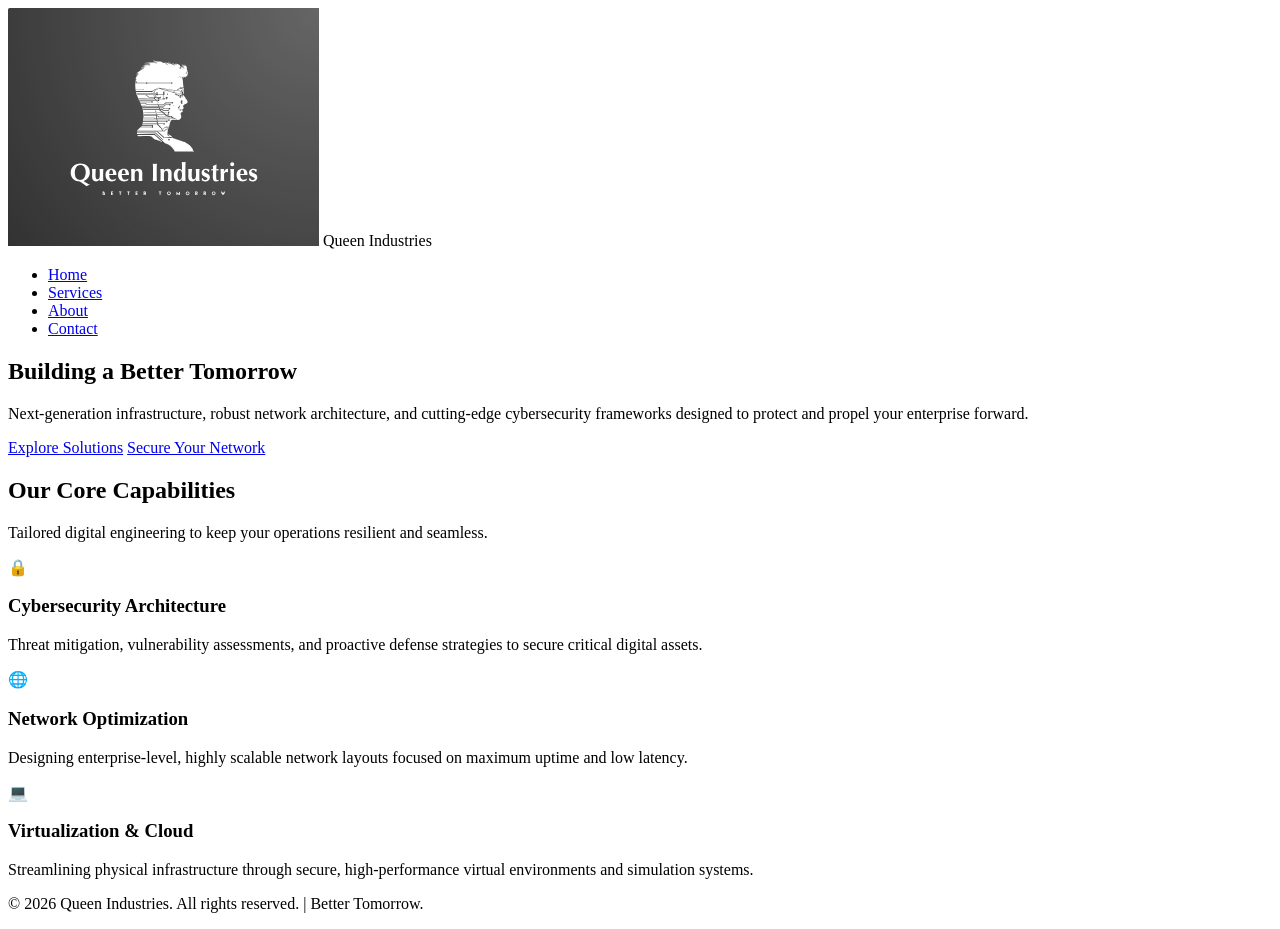
==== index.html @ bc28cb2c "Rename QEindex.html to index.html" ====
<!DOCTYPE html>
<html lang="en">
<head>
    <meta charset="UTF-8">
    <meta name="viewport" content="width=device-width, initial-scale=1.0">
    <title>Queen Industries | Better Tomorrow</title>
    <link rel="stylesheet" href="style.css">
    <!-- Google Fonts for modern tech typography -->
    <link href="https://fonts.googleapis.com/css2?family=Inter:wght@300;400;600;800&display=swap" rel="stylesheet">
</head>
<body>

    <!-- Header / Navigation -->
    <header>
        <div class="nav-container">
            <div class="logo-area">
                <!-- Replace 'logo.png' with your actual logo file path -->
                <img src="Screenshot 2026-06-26 194944.png" alt="Queen Industries Logo" class="nav-logo">
                <span class="brand-name">Queen Industries</span>
            </div>
            <nav>
                <ul>
                    <li><a href="#home" class="active">Home</a></li>
                    <li><a href="#services">Services</a></li>
                    <li><a href="#about">About</a></li>
                    <li><a href="#contact">Contact</a></li>
                </ul>
            </nav>
        </div>
    </header>

    <!-- Hero Section -->
    <section id="home" class="hero-section">
        <div class="hero-content">
            <h1 class="hero-title">Building a <span>Better Tomorrow</span></h1>
            <p class="hero-subtitle">Next-generation infrastructure, robust network architecture, and cutting-edge cybersecurity frameworks designed to protect and propel your enterprise forward.</p>
            <div class="hero-cta">
                <a href="#services" class="btn btn-primary">Explore Solutions</a>
                <a href="#contact" class="btn btn-secondary">Secure Your Network</a>
            </div>
        </div>
    </section>

    <!-- Services / Core Pillars Section -->
    <section id="services" class="services-section">
        <div class="section-header">
            <h2>Our Core Capabilities</h2>
            <p>Tailored digital engineering to keep your operations resilient and seamless.</p>
        </div>
        <div class="services-grid">
            <div class="service-card">
                <div class="icon">🔒</div>
                <h3>Cybersecurity Architecture</h3>
                <p>Threat mitigation, vulnerability assessments, and proactive defense strategies to secure critical digital assets.</p>
            </div>
            <div class="service-card">
                <div class="icon">🌐</div>
                <h3>Network Optimization</h3>
                <p>Designing enterprise-level, highly scalable network layouts focused on maximum uptime and low latency.</p>
            </div>
            <div class="service-card">
                <div class="icon">💻</div>
                <h3>Virtualization & Cloud</h3>
                <p>Streamlining physical infrastructure through secure, high-performance virtual environments and simulation systems.</p>
            </div>
        </div>
    </section>

    <!-- Footer -->
    <footer>
        <div class="footer-content">
            <p>&copy; 2026 Queen Industries. All rights reserved. | Better Tomorrow.</p>
        </div>
    </footer>

</body>
</html>
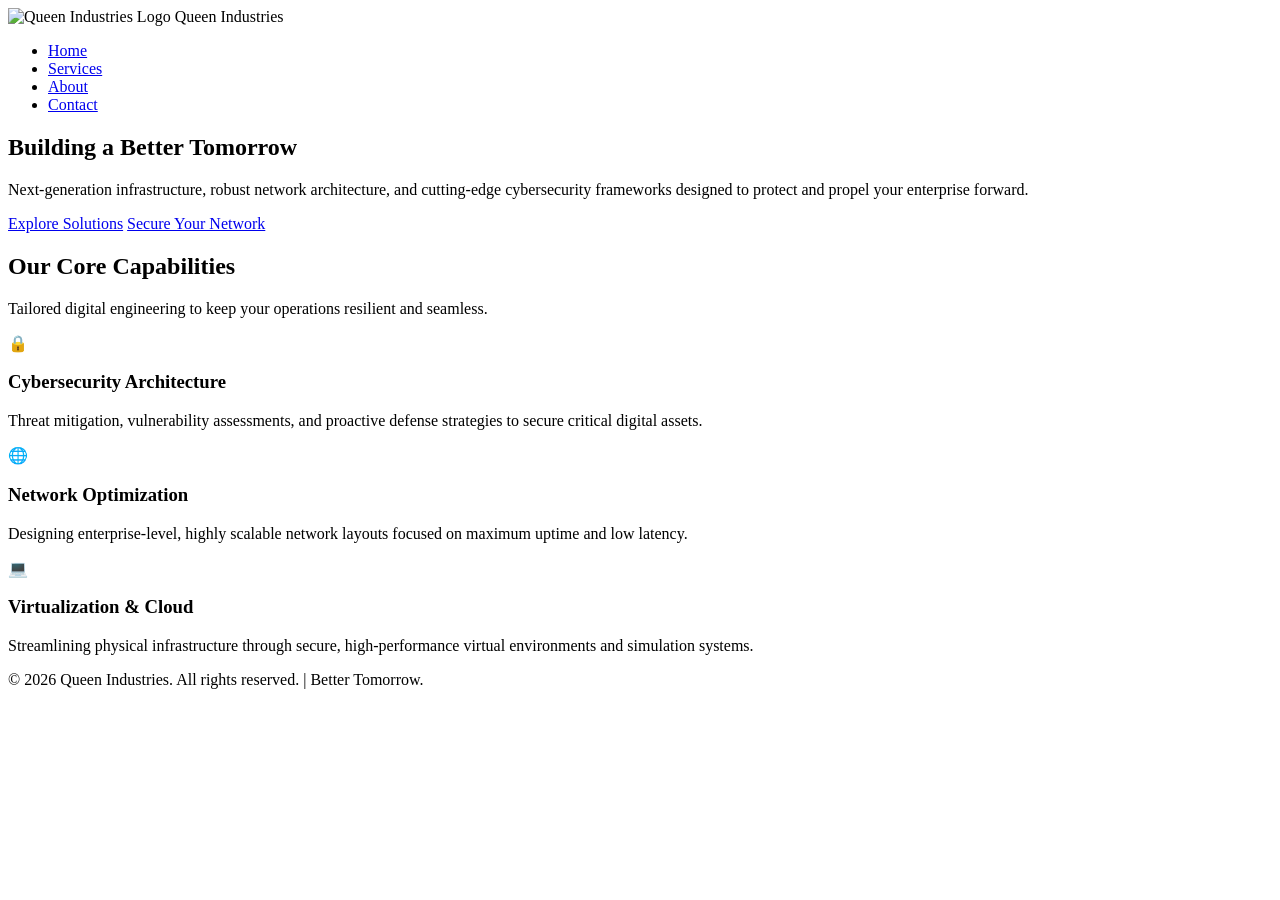
==== commit 0d100ff1: "Update index.html" ====
--- a/index.html
+++ b/index.html
@@ -15,7 +15,7 @@
         <div class="nav-container">
             <div class="logo-area">
                 <!-- Replace 'logo.png' with your actual logo file path -->
-                <img src="Screenshot 2026-06-26 194944.png" alt="Queen Industries Logo" class="nav-logo">
+                <img src="Screenshot%2026-06-26%194944.png" alt="Queen Industries Logo" class="nav-logo">
                 <span class="brand-name">Queen Industries</span>
             </div>
             <nav>
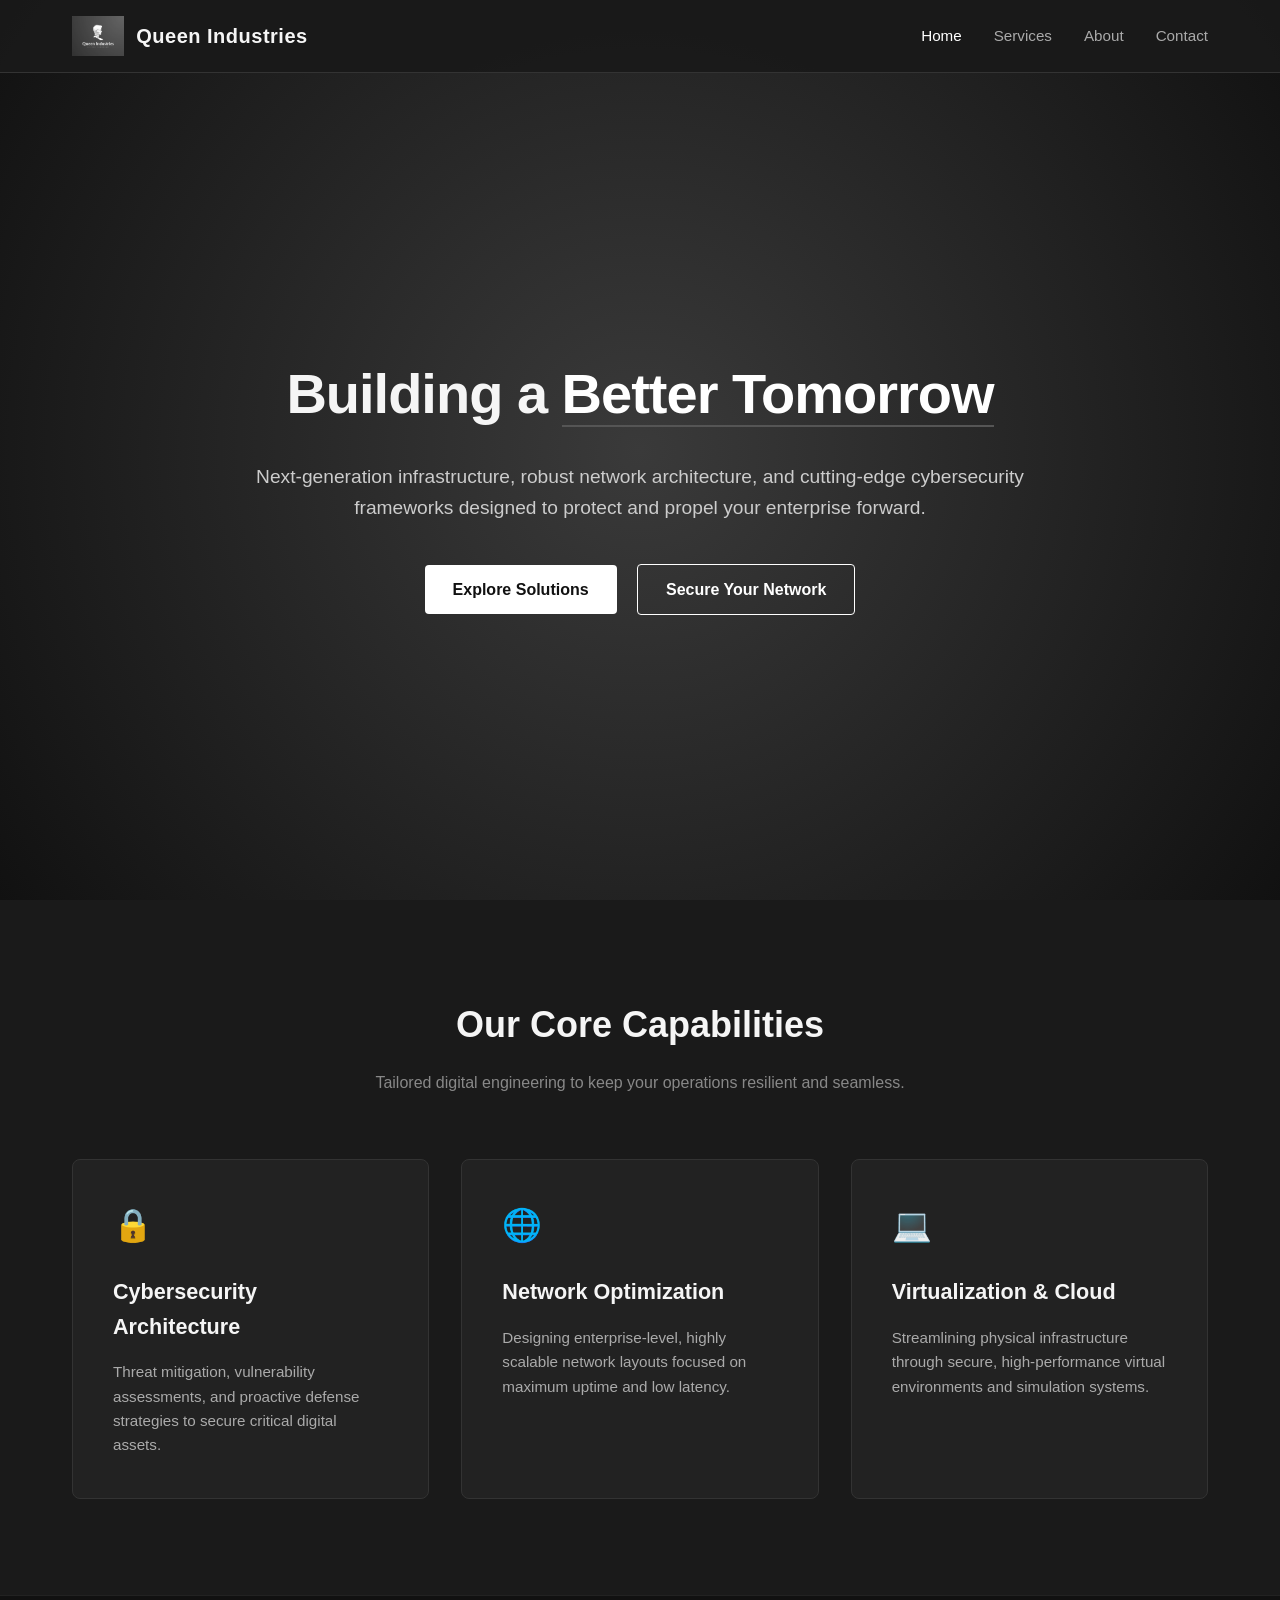
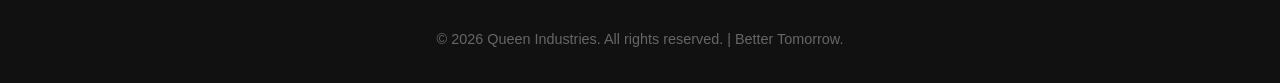
==== commit cc4af98e: "Update index.html" ====
--- a/index.html
+++ b/index.html
@@ -4,18 +4,233 @@
     <meta charset="UTF-8">
     <meta name="viewport" content="width=device-width, initial-scale=1.0">
     <title>Queen Industries | Better Tomorrow</title>
-    <link rel="stylesheet" href="style.css">
-    <!-- Google Fonts for modern tech typography -->
+    
     <link href="https://fonts.googleapis.com/css2?family=Inter:wght@300;400;600;800&display=swap" rel="stylesheet">
+
+    <style>
+        /* Reset and Base Styles */
+        * {
+            margin: 0;
+            padding: 0;
+            box-sizing: border-box;
+        }
+
+        body {
+            font-family: 'Inter', sans-serif;
+            background-color: #1a1a1a;
+            color: #f5f5f5;
+            line-height: 1.6;
+            scroll-behavior: smooth;
+        }
+
+        /* Header & Navigation */
+        header {
+            background-color: rgba(26, 26, 26, 0.95);
+            border-bottom: 1px solid #333;
+            position: fixed;
+            width: 100%;
+            top: 0;
+            z-index: 1000;
+        }
+
+        .nav-container {
+            max-width: 1200px;
+            margin: 0 auto;
+            display: flex;
+            justify-content: space-between;
+            align-items: center;
+            padding: 1rem 2rem;
+        }
+
+        .logo-area {
+            display: flex;
+            align-items: center;
+            gap: 0.75rem;
+        }
+
+        .nav-logo {
+            height: 40px; 
+            width: auto;
+        }
+
+        .brand-name {
+            font-size: 1.25rem;
+            font-weight: 600;
+            letter-spacing: 0.5px;
+        }
+
+        nav ul {
+            display: flex;
+            list-style: none;
+            gap: 2rem;
+        }
+
+        nav a {
+            color: #aaa;
+            text-decoration: none;
+            font-size: 0.95rem;
+            transition: color 0.3s ease;
+        }
+
+        nav a:hover, nav a.active {
+            color: #fff;
+        }
+
+        /* Hero Section */
+        .hero-section {
+            min-height: 100vh;
+            display: flex;
+            align-items: center;
+            justify-content: center;
+            text-align: center;
+            background: radial-gradient(circle, #3a3a3a 0%, #111111 100%);
+            padding: 6rem 2rem 2rem 2rem;
+        }
+
+        .hero-content {
+            max-width: 800px;
+        }
+
+        .hero-title {
+            font-size: 3.5rem;
+            font-weight: 800;
+            margin-bottom: 1.5rem;
+            letter-spacing: -1px;
+        }
+
+        .hero-title span {
+            color: #ffffff;
+            border-bottom: 2px solid #555;
+        }
+
+        .hero-subtitle {
+            font-size: 1.2rem;
+            color: #ccc;
+            margin-bottom: 2.5rem;
+            font-weight: 300;
+        }
+
+        /* Buttons */
+        .btn {
+            display: inline-block;
+            padding: 0.75rem 1.75rem;
+            border-radius: 4px;
+            text-decoration: none;
+            font-weight: 600;
+            transition: all 0.3s ease;
+            margin: 0 0.5rem;
+        }
+
+        .btn-primary {
+            background-color: #ffffff;
+            color: #111111;
+        }
+
+        .btn-primary:hover {
+            background-color: #cccccc;
+        }
+
+        .btn-secondary {
+            background-color: transparent;
+            color: #ffffff;
+            border: 1px solid #ffffff;
+        }
+
+        .btn-secondary:hover {
+            background-color: rgba(255, 255, 255, 0.1);
+        }
+
+        /* Services Section */
+        .services-section {
+            max-width: 1200px;
+            margin: 0 auto;
+            padding: 6rem 2rem;
+        }
+
+        .section-header {
+            text-align: center;
+            margin-bottom: 4rem;
+        }
+
+        .section-header h2 {
+            font-size: 2.25rem;
+            font-weight: 700;
+            margin-bottom: 1rem;
+        }
+
+        .section-header p {
+            color: #888;
+        }
+
+        .services-grid {
+            display: grid;
+            grid-template-columns: repeat(auto-fit, minmax(300px, 1fr));
+            gap: 2rem;
+        }
+
+        .service-card {
+            background-color: #222;
+            padding: 2.5rem;
+            border-radius: 8px;
+            border: 1px solid #333;
+            transition: transform 0.3s ease, border-color 0.3s ease;
+        }
+
+        .service-card:hover {
+            transform: translateY(-5px);
+            border-color: #555;
+        }
+
+        .service-card .icon {
+            font-size: 2rem;
+            margin-bottom: 1.5rem;
+        }
+
+        .service-card h3 {
+            font-size: 1.35rem;
+            margin-bottom: 1rem;
+            font-weight: 600;
+        }
+
+        .service-card p {
+            color: #aaa;
+            font-size: 0.95rem;
+        }
+
+        /* Footer */
+        footer {
+            background-color: #111;
+            border-top: 1px solid #222;
+            padding: 2rem;
+            text-align: center;
+        }
+
+        footer p {
+            color: #666;
+            font-size: 0.9rem;
+        }
+
+        /* Responsive adjustments */
+        @media (max-width: 768px) {
+            .hero-title {
+                font-size: 2.5rem;
+            }
+            .nav-container {
+                flex-direction: column;
+                gap: 1rem;
+            }
+            nav ul {
+                gap: 1.25rem;
+            }
+        }
+    </style>
 </head>
 <body>
 
-    <!-- Header / Navigation -->
     <header>
         <div class="nav-container">
             <div class="logo-area">
-                <!-- Replace 'logo.png' with your actual logo file path -->
-                <img src="Screenshot%2026-06-26%194944.png" alt="Queen Industries Logo" class="nav-logo">
+                <img src="Screenshot%202026-06-26%20194944.png" alt="Queen Industries Logo" class="nav-logo">
                 <span class="brand-name">Queen Industries</span>
             </div>
             <nav>
@@ -29,7 +244,6 @@
         </div>
     </header>
 
-    <!-- Hero Section -->
     <section id="home" class="hero-section">
         <div class="hero-content">
             <h1 class="hero-title">Building a <span>Better Tomorrow</span></h1>
@@ -41,7 +255,6 @@
         </div>
     </section>
 
-    <!-- Services / Core Pillars Section -->
     <section id="services" class="services-section">
         <div class="section-header">
             <h2>Our Core Capabilities</h2>
@@ -66,7 +279,6 @@
         </div>
     </section>
 
-    <!-- Footer -->
     <footer>
         <div class="footer-content">
             <p>&copy; 2026 Queen Industries. All rights reserved. | Better Tomorrow.</p>
